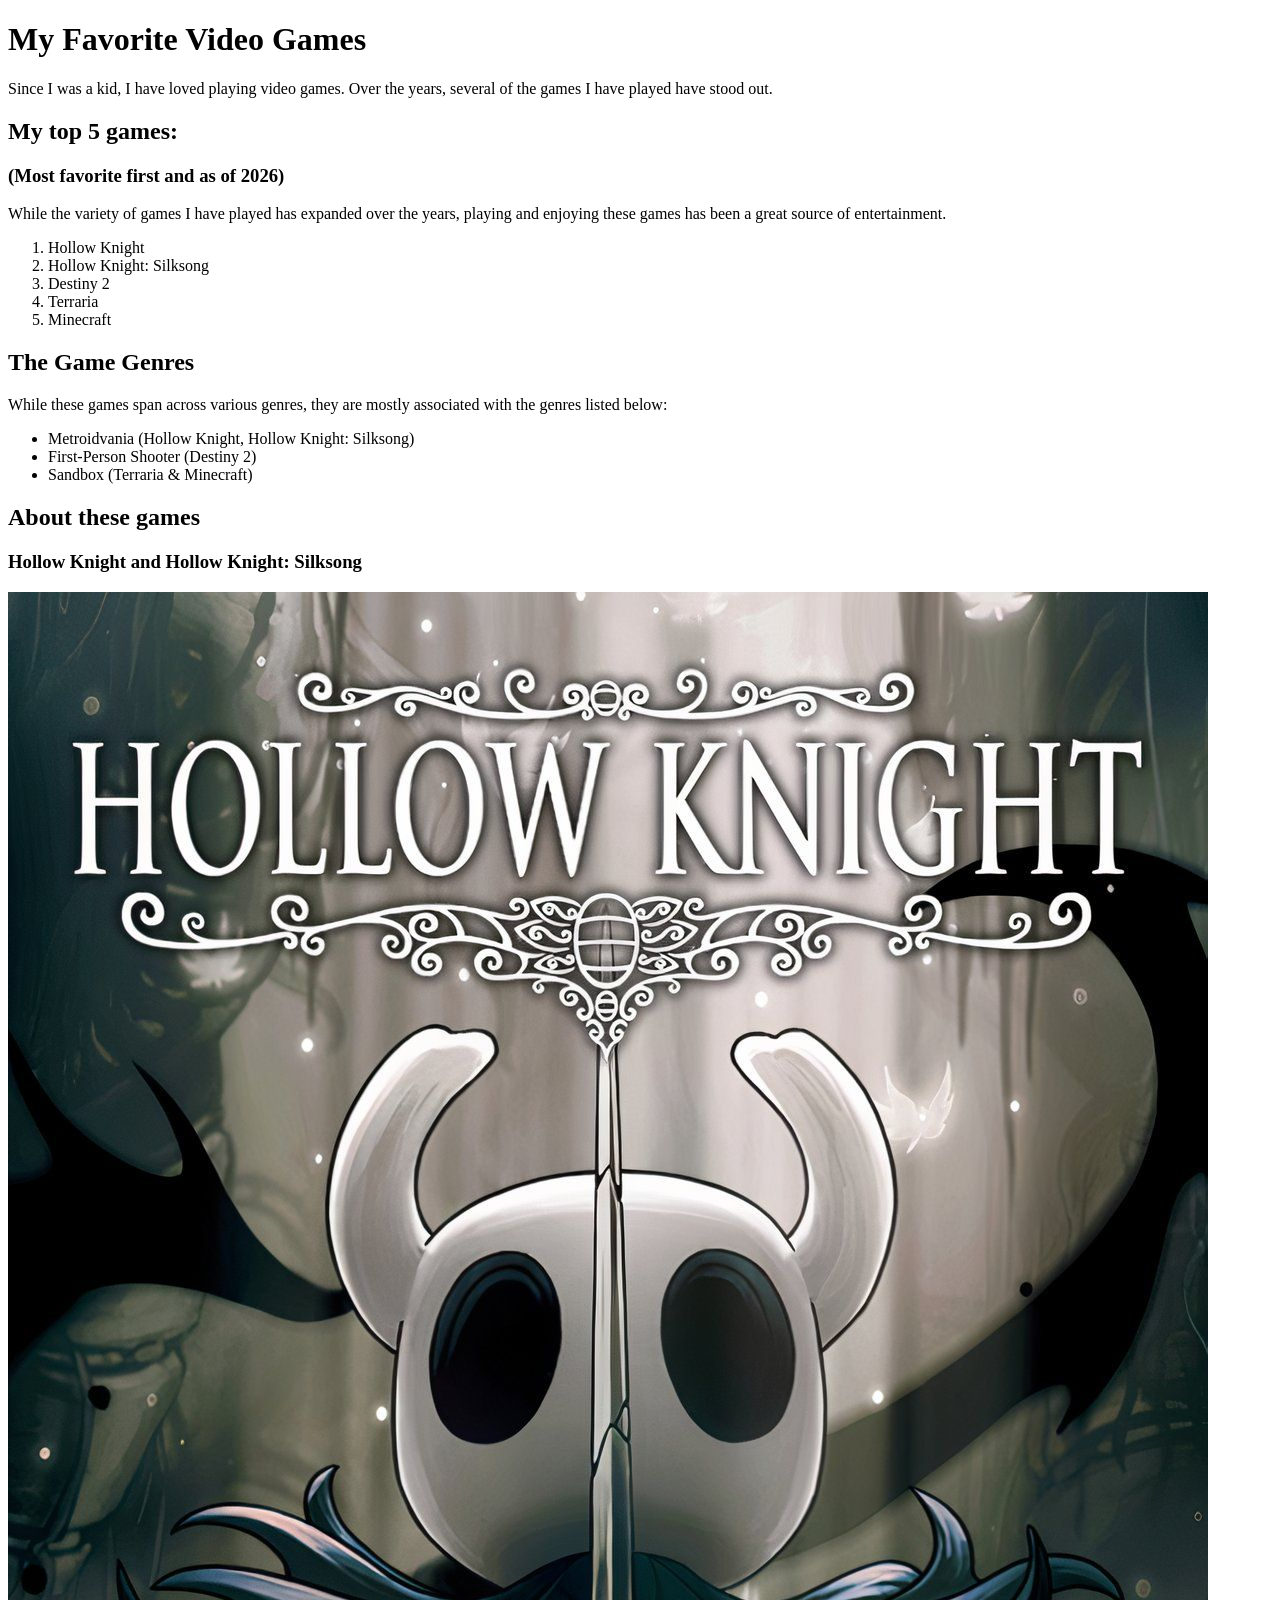
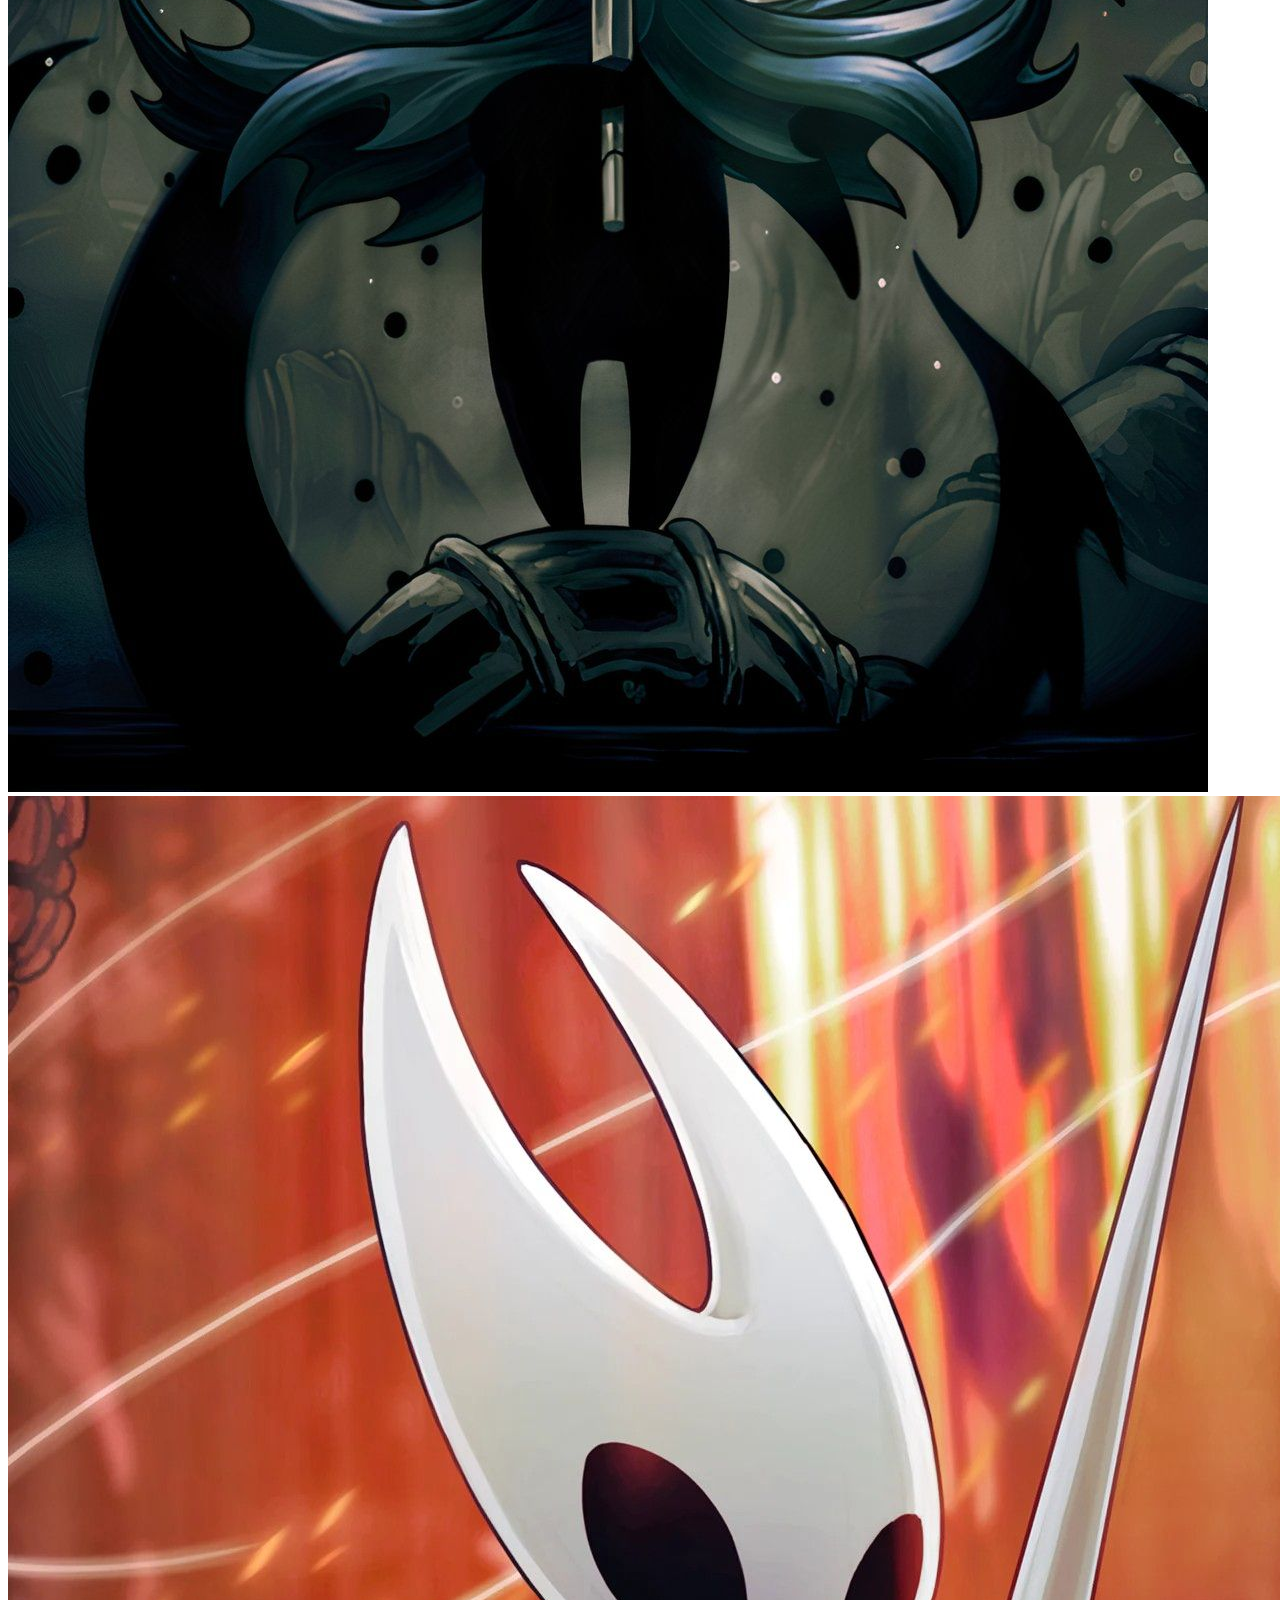
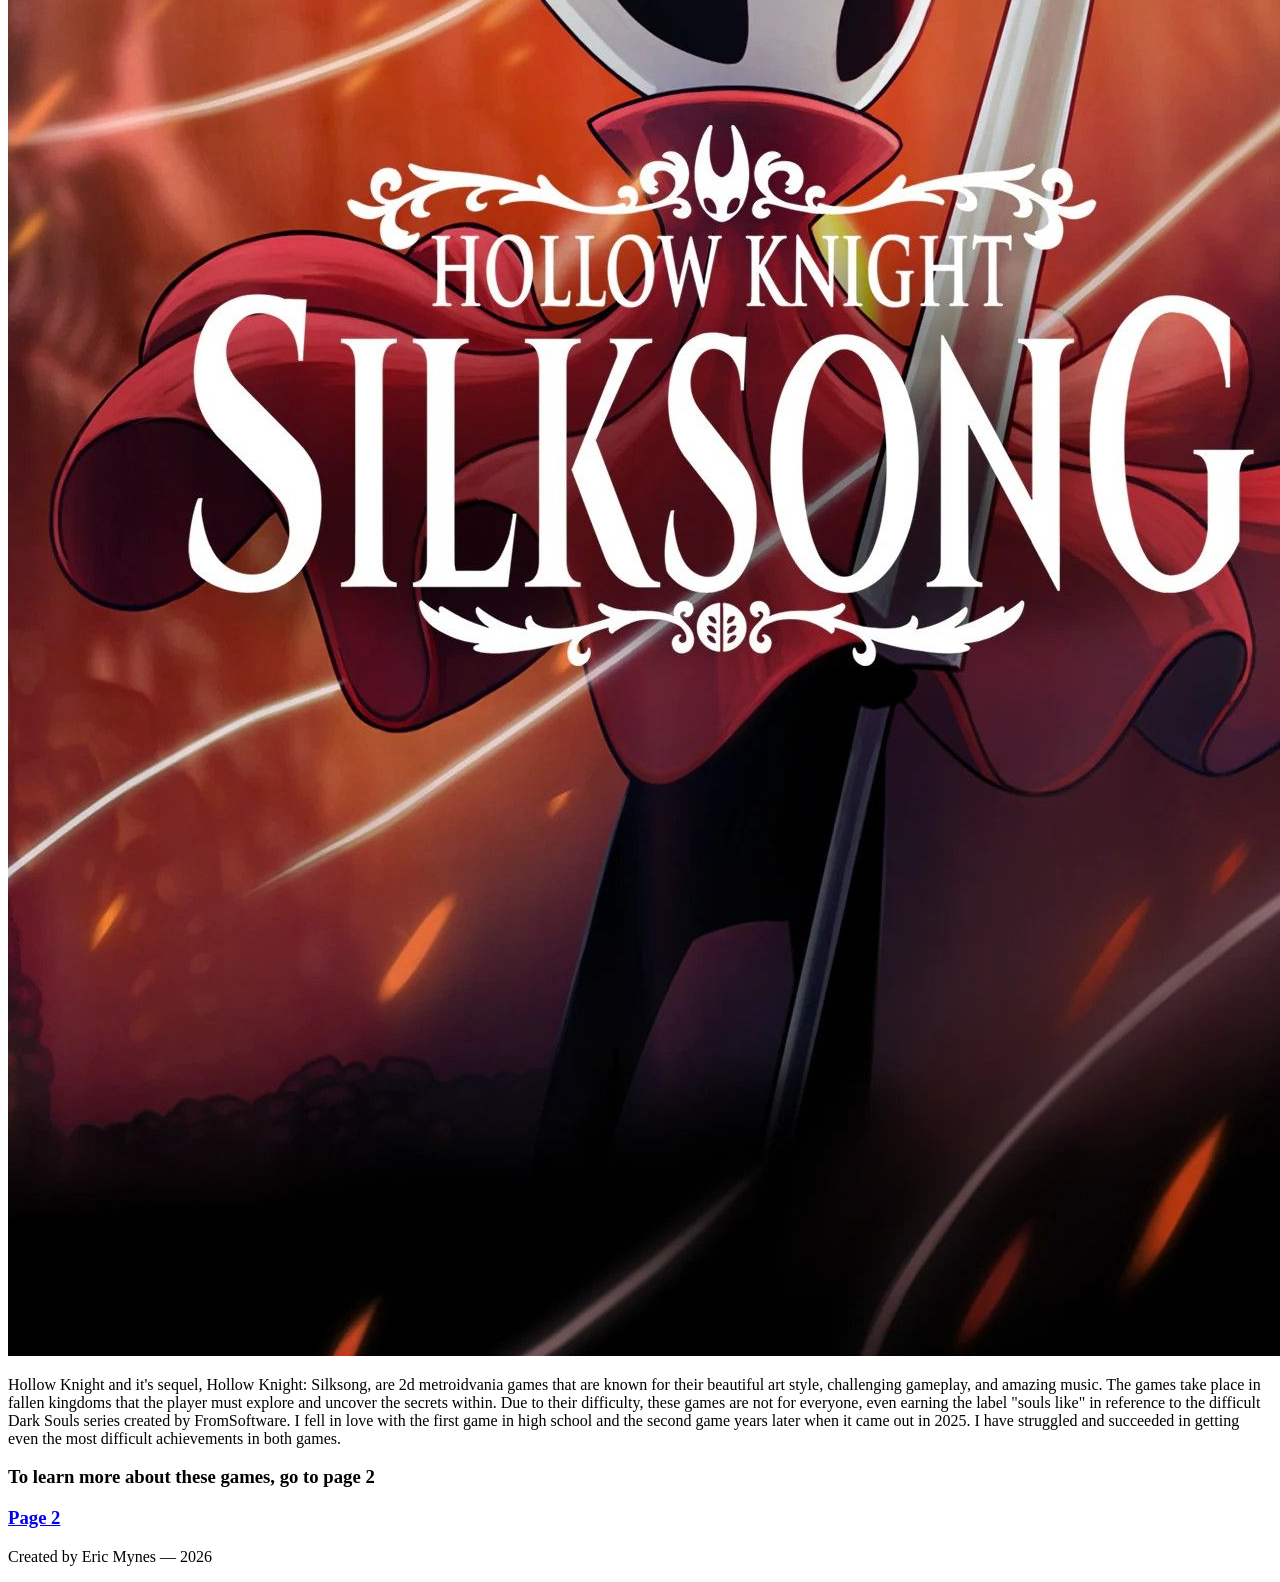
==== index.html @ b6fb93a3 "Added previous week's code" ====
<!DOCTYPE html>
<html lang="en">
  <head> <!-- this is the meta data-->
    <title>HTML Practice - Page 1 - Eric Mynes</title>
    <!-- link to the css file  -->
    <link rel="stylesheet" href="./css/style.css" />
  </head> 
  <body> <!-- this is where everything is displayed -->
    <header> 
        <h1>My Favorite Video Games</h1> <!-- this is the main heading -->
            <p> <!-- short description for the main heading -->
                Since I was a kid, I have loved playing video games. 
                Over the years, several of the games I have played have stood out.
            </p>
    </header>
    <main>
        <article>
            <section>
                <h2>My top 5 games:</h2> <!-- heading for the list of favorite games -->
                    <h3>(Most favorite first and as of 2026)</h3> <!-- description for the list -->
                        <p id="gameListDescription">While the variety of games I have played has expanded over the years, playing and enjoying these games has been a great source of entertainment.</p> <!-- short description for the list -->
                        <ol> <!-- the numbered list of favorite games -->
                            <li>Hollow Knight</li>
                            <li>Hollow Knight: Silksong</li>
                            <li>Destiny 2</li>
                            <li>Terraria</li>
                            <li>Minecraft</li>
                        </ol>
            </section>
            <section>
                <h2>The Game Genres</h2> <!-- Next heading for the genres the games are -->
                    <p id="gameGenreDescription">While these games span across various genres, they are mostly associated with the genres listed below:</p> <!-- short description for the list -->
                    <ul> <!-- bulleted list for the game genres -->
                        <li>Metroidvania (Hollow Knight, Hollow Knight: Silksong)</li>
                        <li>First-Person Shooter (Destiny 2)</li>
                        <li>Sandbox (Terraria & Minecraft)</li>
                    </ul>
            </section>
        </article>
        <article>
            <section>
                <h2>About these games</h2> <!-- Next header for the game descriptions -->
                    <h3 class="gameTitles">Hollow Knight and Hollow Knight: Silksong</h3> <!-- game titles -->
                        <!-- images for the games -->
                         <div class="hk_Images">
                            <img alt="An image of a Hollow Knight game poster" src="/images/hk1.jpg"/>
                            <img alt="An image of a Hollow Knight:Silksong game poster" src="/images/hk2.jpg"/>
                         </div>
                            <p> <!-- short description for the game -->
                                Hollow Knight and it's sequel, Hollow Knight: Silksong, are 2d metroidvania games that are known for their beautiful art style, challenging gameplay, and amazing music.
                                The games take place in fallen kingdoms that the player must explore and uncover the secrets within. Due to their difficulty, these games are not for everyone, even 
                                earning the label "souls like" in reference to the difficult Dark Souls series created by FromSoftware. I fell in love with the first game in high school and the
                                second game years later when it came out in 2025. I have struggled and succeeded in getting even the most difficult achievements in both games.
                            </p>
                </section>
        </article>
        <nav> <!-- navigation link to the second page -->
            <h3>To learn more about these games, go to page 2</h3>
            <h3><a href="page2.html">Page 2</a></h3>
        </nav>
    </main>
    <footer> <!-- footer for credit -->
        <p>Created by Eric Mynes &mdash; 2026</p>
    </footer>
  </body> 
</html>
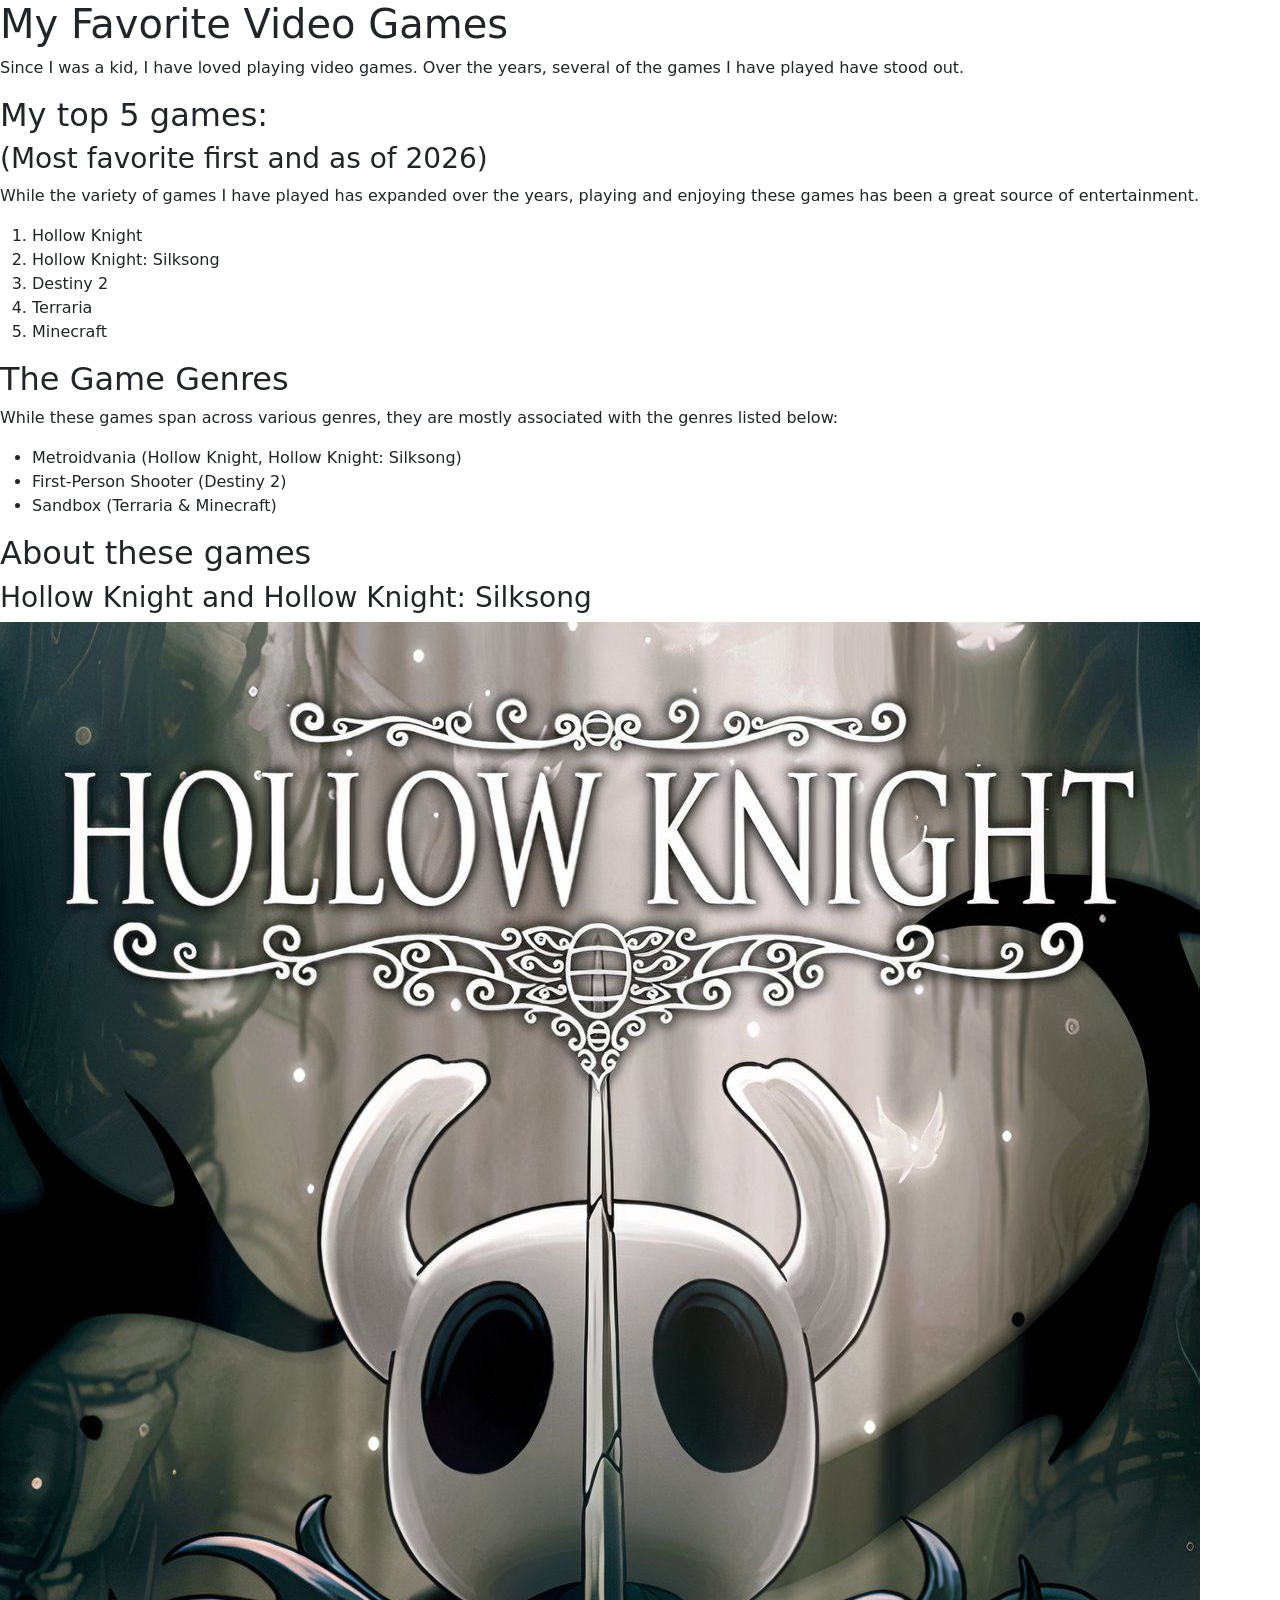
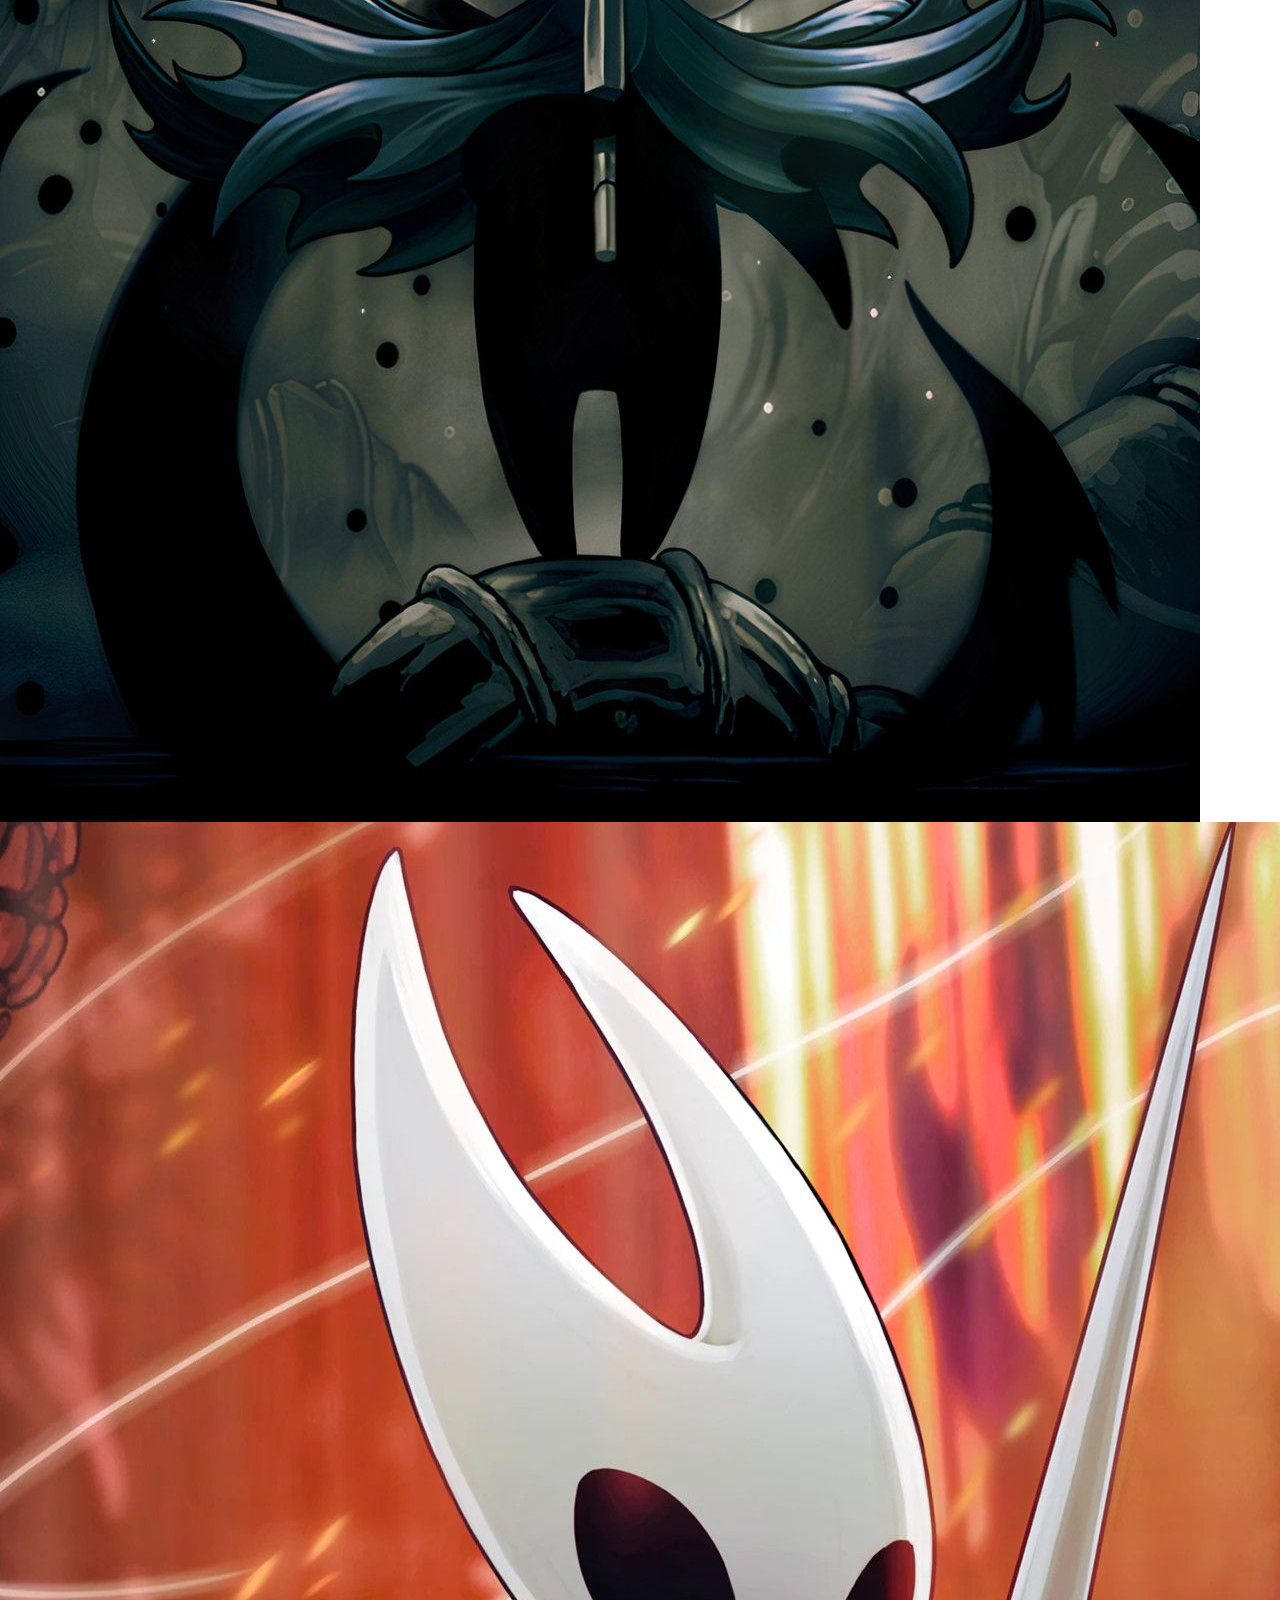
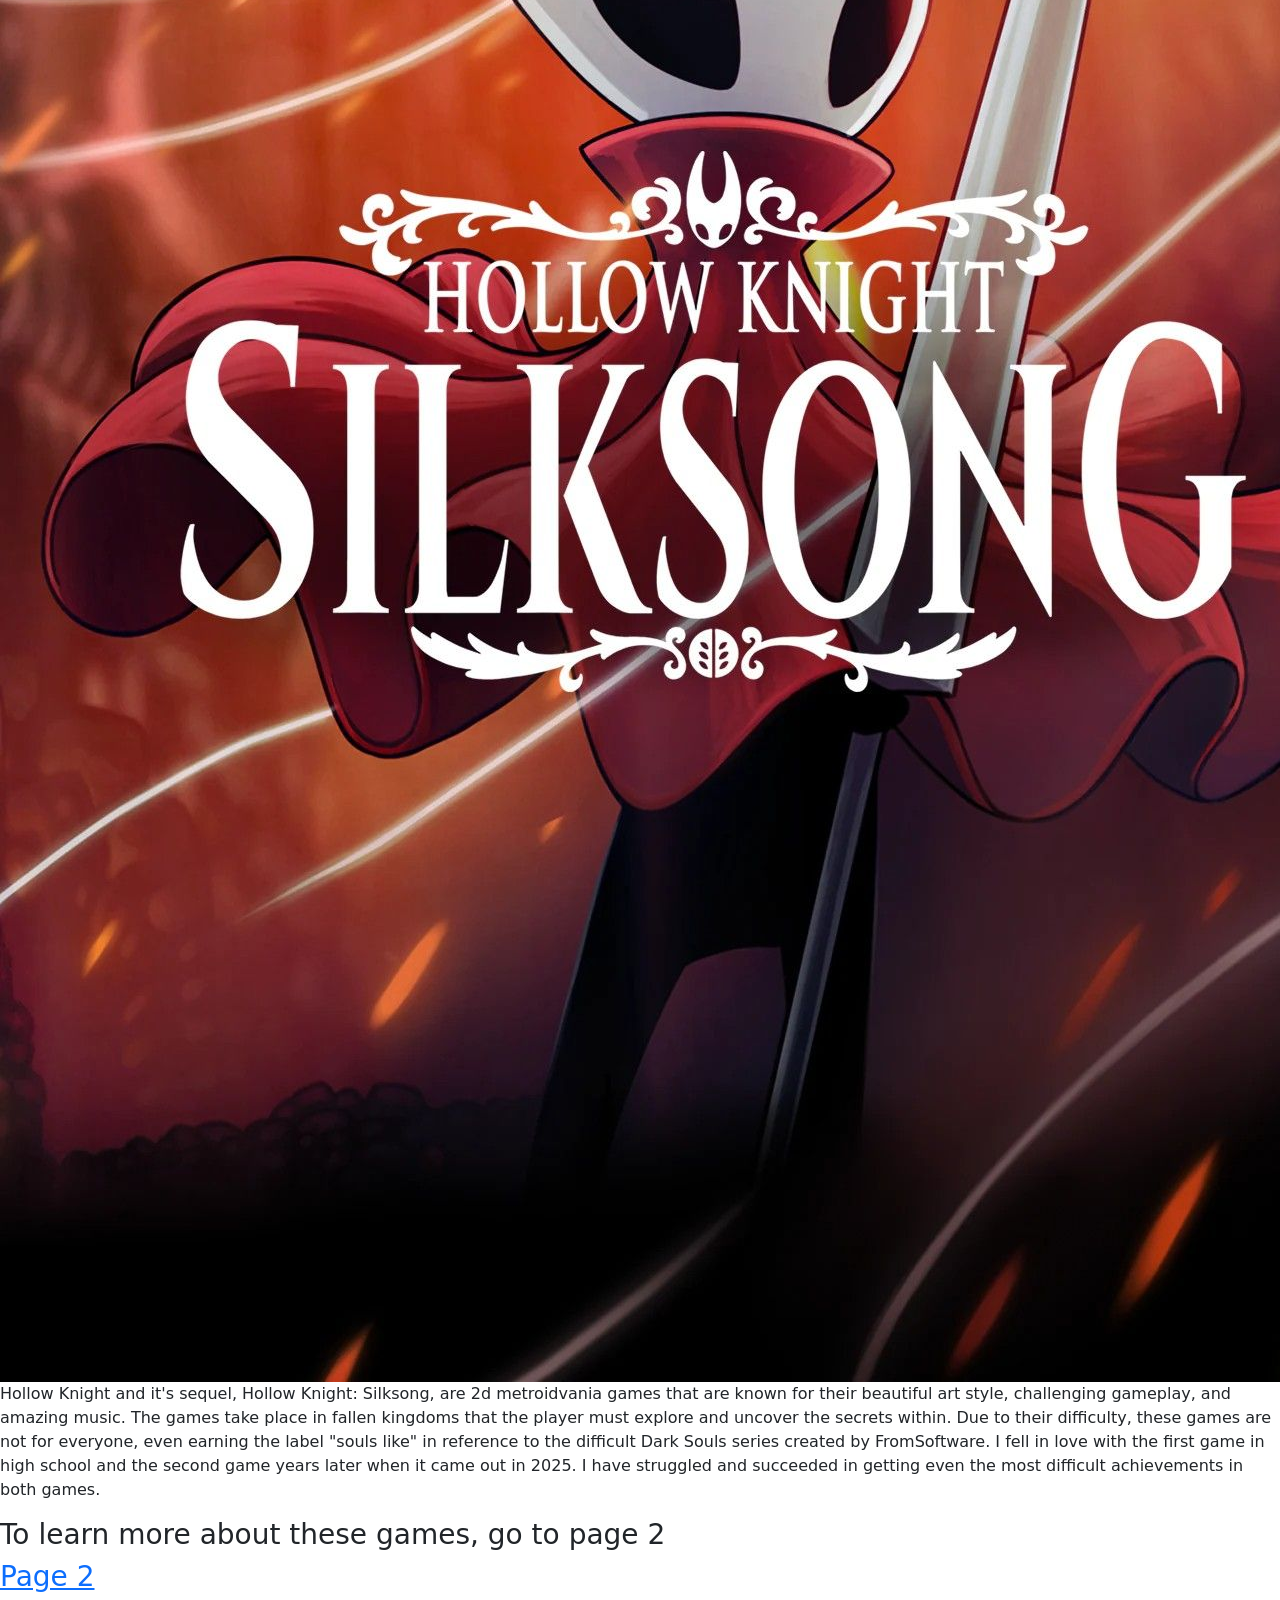
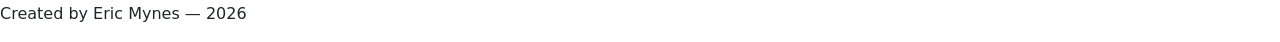
==== commit 23446fcd: "added bootstrap to the html files" ====
--- a/index.html
+++ b/index.html
@@ -2,6 +2,8 @@
 <html lang="en">
   <head> <!-- this is the meta data-->
     <title>HTML Practice - Page 1 - Eric Mynes</title>
+    <!-- Link to Bootstrap -->
+    <link href="https://cdn.jsdelivr.net/npm/bootstrap@5.3.3/dist/css/bootstrap.min.css" rel="stylesheet" integrity="sha384-QWTKZyjpPEjISv5WaRU9OFeRpok6YctnYmDr5pNlyT2bRjXh0JMhjY6hW+ALEwIH" crossorigin="anonymous">
     <!-- link to the css file  -->
     <link rel="stylesheet" href="./css/style.css" />
   </head> 
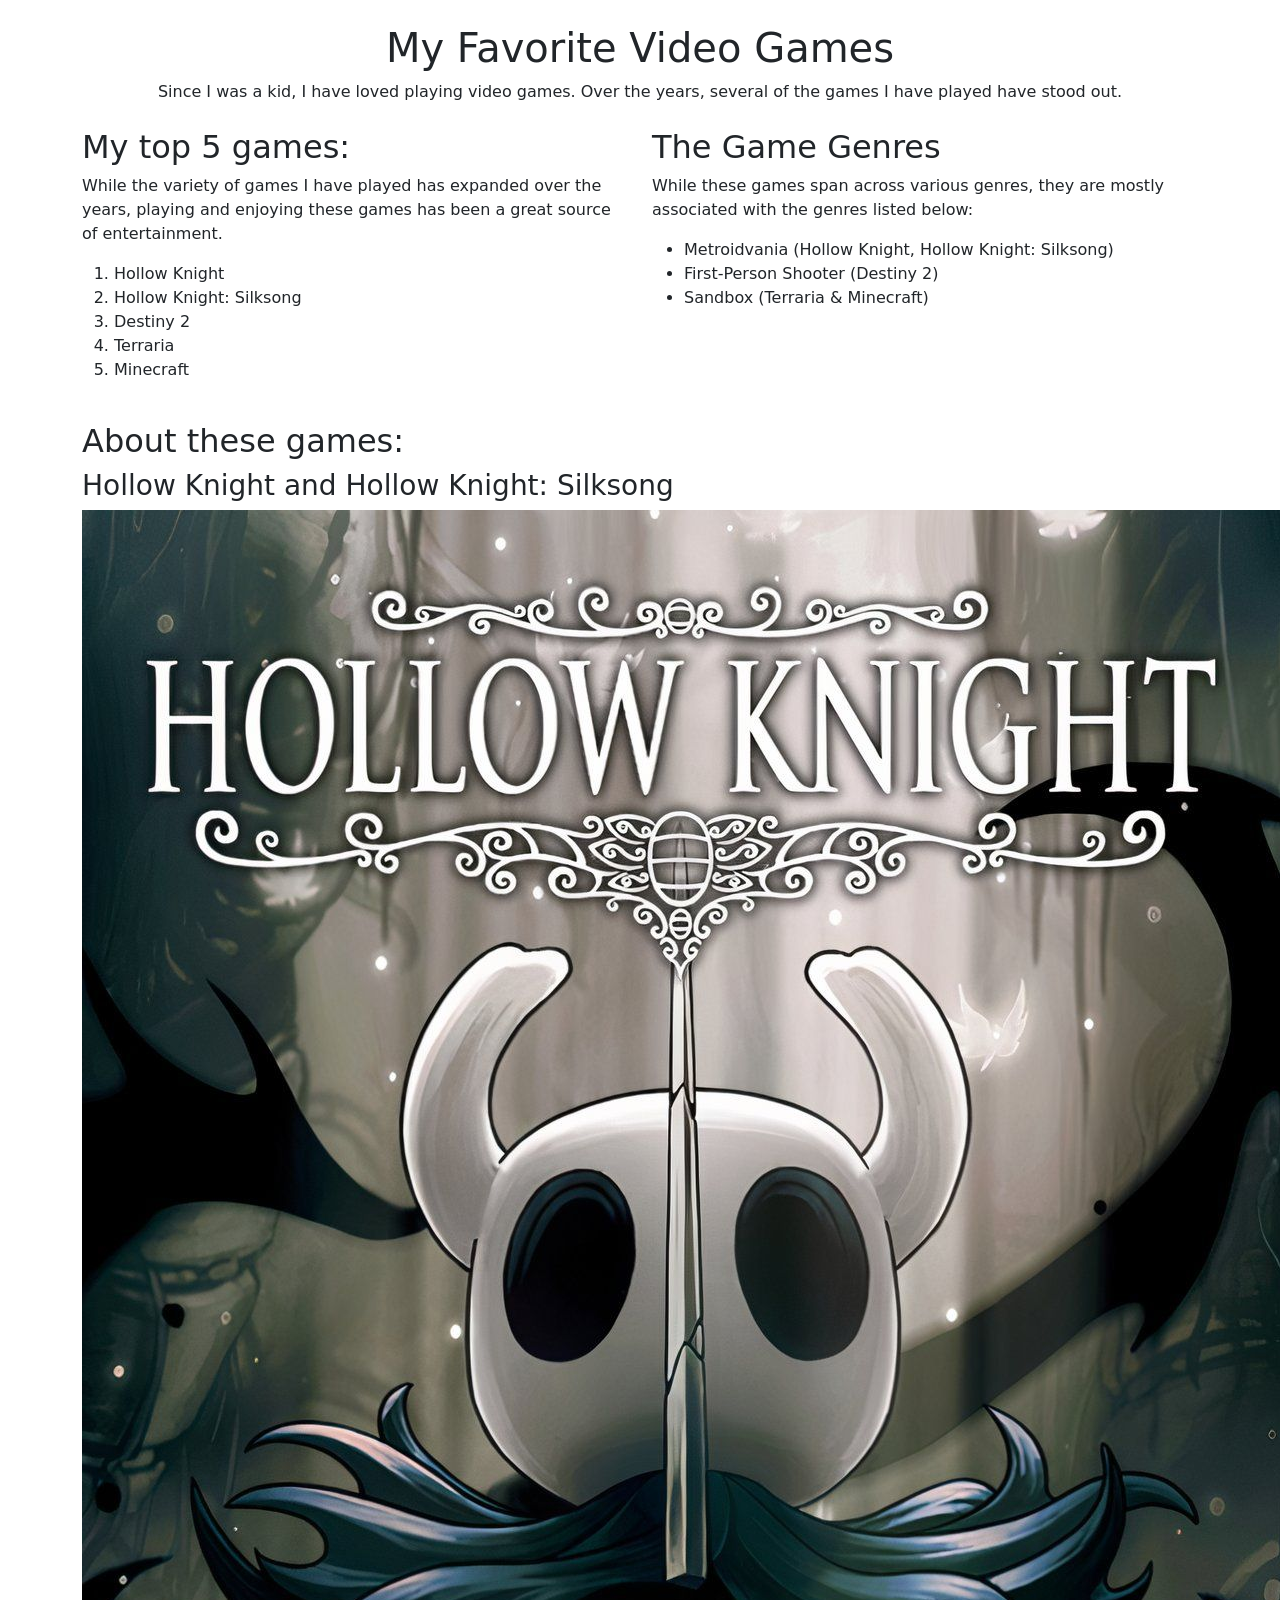
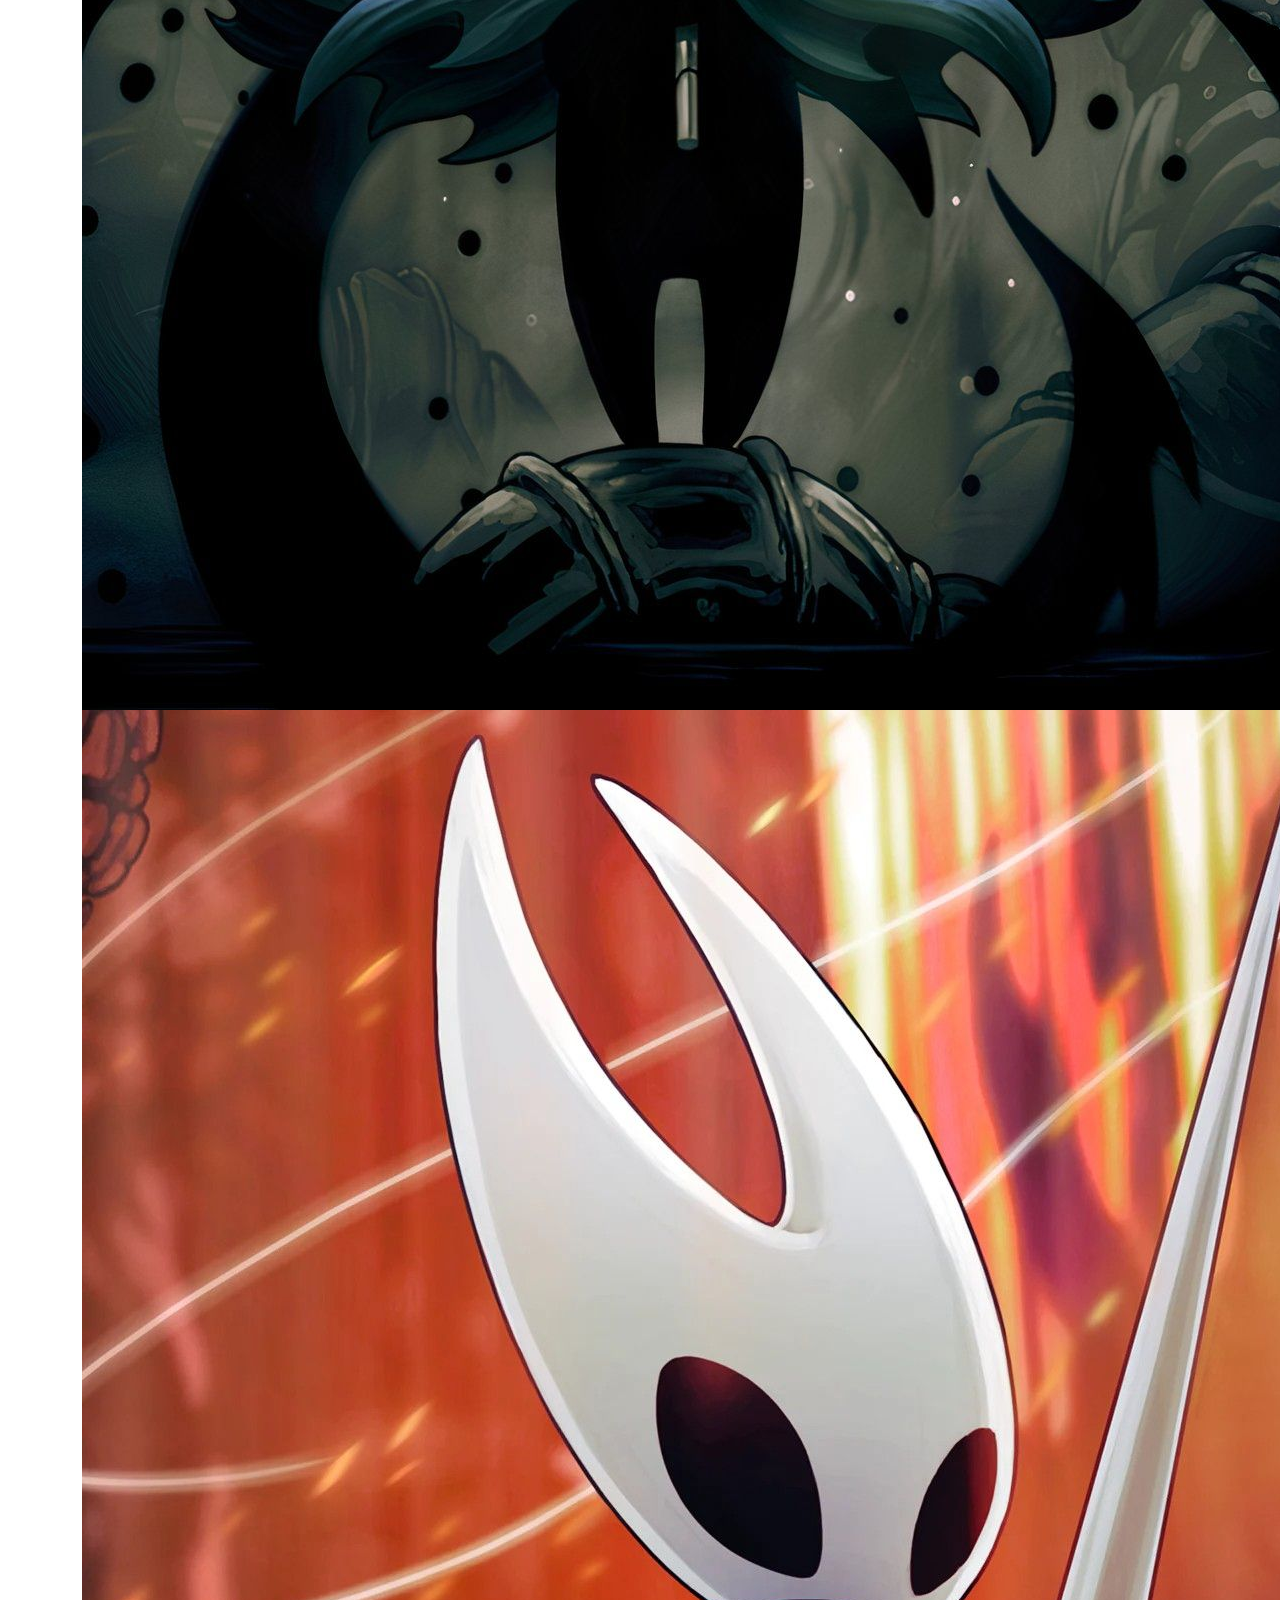
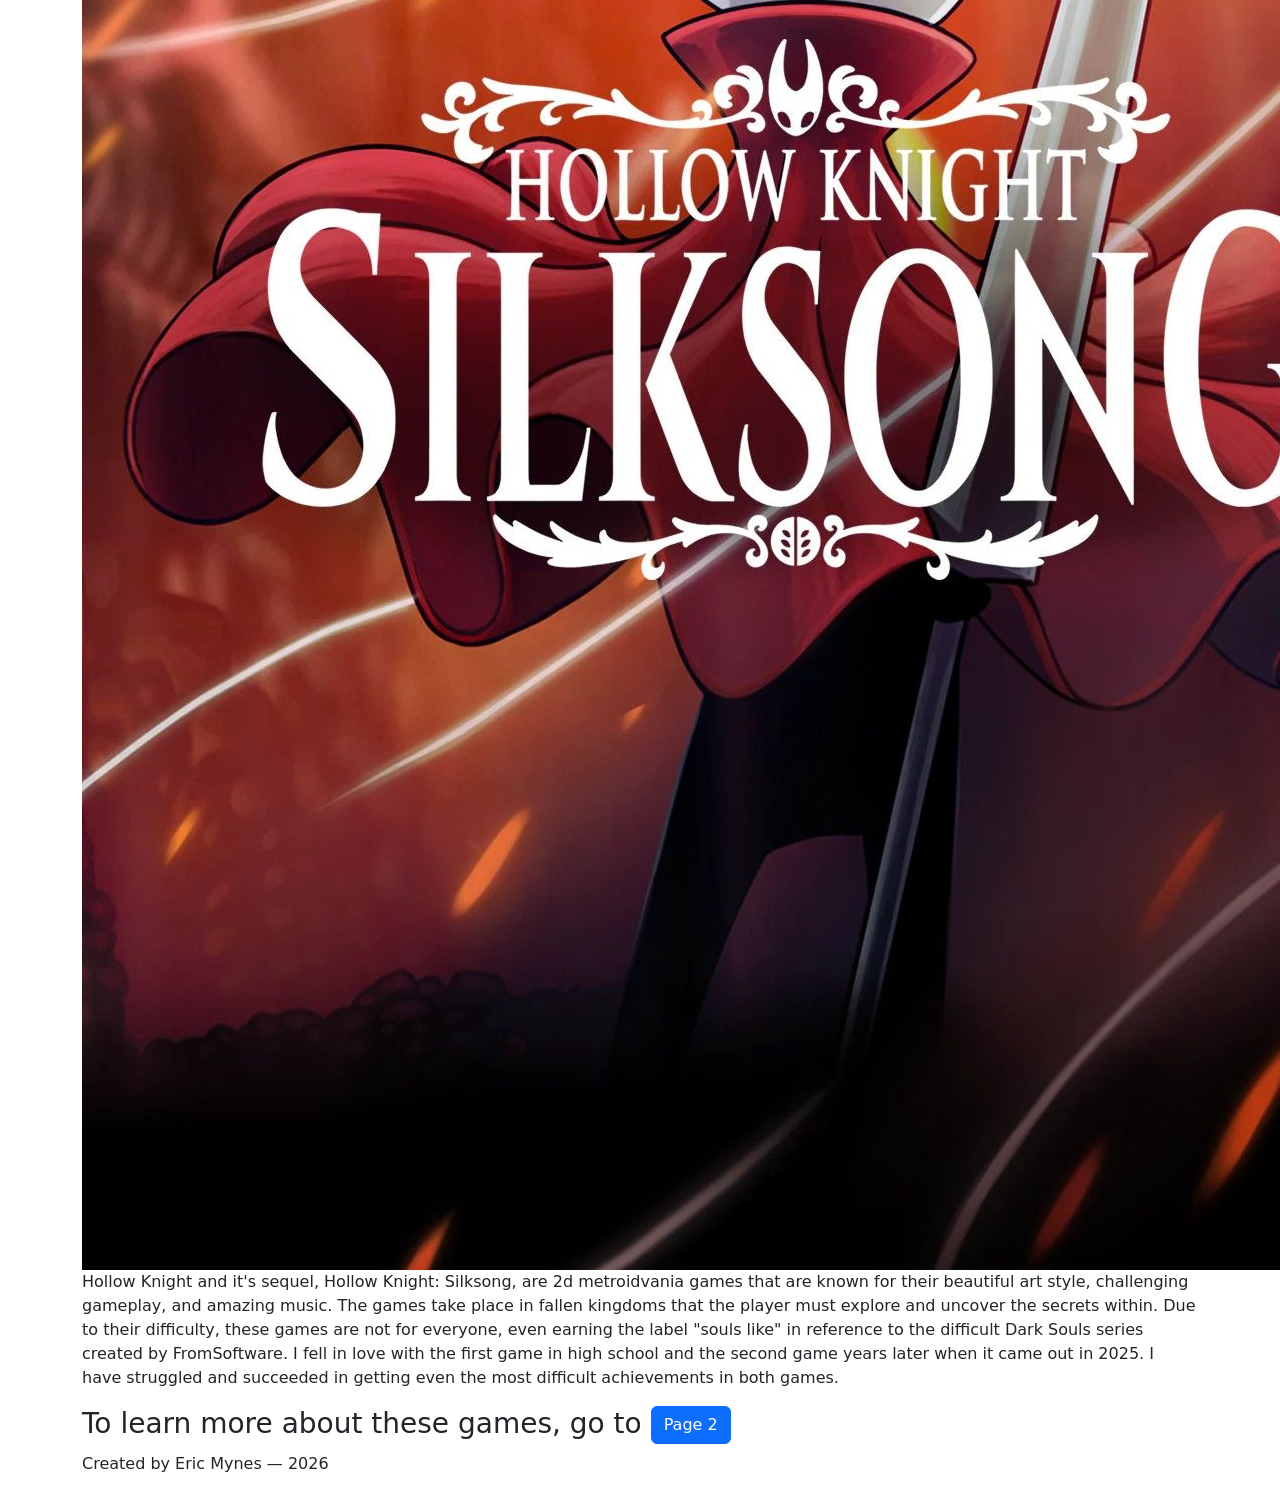
==== commit 70628d6c: "Add Bootstrap styling" ====
--- a/index.html
+++ b/index.html
@@ -8,61 +8,63 @@
     <link rel="stylesheet" href="./css/style.css" />
   </head> 
   <body> <!-- this is where everything is displayed -->
-    <header> 
+    <div class="container mt-4">
+        <header class="text-center mb-4"> 
         <h1>My Favorite Video Games</h1> <!-- this is the main heading -->
             <p> <!-- short description for the main heading -->
                 Since I was a kid, I have loved playing video games. 
                 Over the years, several of the games I have played have stood out.
             </p>
-    </header>
-    <main>
-        <article>
-            <section>
-                <h2>My top 5 games:</h2> <!-- heading for the list of favorite games -->
-                    <h3>(Most favorite first and as of 2026)</h3> <!-- description for the list -->
-                        <p id="gameListDescription">While the variety of games I have played has expanded over the years, playing and enjoying these games has been a great source of entertainment.</p> <!-- short description for the list -->
-                        <ol> <!-- the numbered list of favorite games -->
-                            <li>Hollow Knight</li>
-                            <li>Hollow Knight: Silksong</li>
-                            <li>Destiny 2</li>
-                            <li>Terraria</li>
-                            <li>Minecraft</li>
-                        </ol>
-            </section>
-            <section>
-                <h2>The Game Genres</h2> <!-- Next heading for the genres the games are -->
-                    <p id="gameGenreDescription">While these games span across various genres, they are mostly associated with the genres listed below:</p> <!-- short description for the list -->
-                    <ul> <!-- bulleted list for the game genres -->
-                        <li>Metroidvania (Hollow Knight, Hollow Knight: Silksong)</li>
-                        <li>First-Person Shooter (Destiny 2)</li>
-                        <li>Sandbox (Terraria & Minecraft)</li>
-                    </ul>
-            </section>
-        </article>
-        <article>
-            <section>
-                <h2>About these games</h2> <!-- Next header for the game descriptions -->
-                    <h3 class="gameTitles">Hollow Knight and Hollow Knight: Silksong</h3> <!-- game titles -->
-                        <!-- images for the games -->
-                         <div class="hk_Images">
-                            <img alt="An image of a Hollow Knight game poster" src="/images/hk1.jpg"/>
-                            <img alt="An image of a Hollow Knight:Silksong game poster" src="/images/hk2.jpg"/>
-                         </div>
-                            <p> <!-- short description for the game -->
-                                Hollow Knight and it's sequel, Hollow Knight: Silksong, are 2d metroidvania games that are known for their beautiful art style, challenging gameplay, and amazing music.
-                                The games take place in fallen kingdoms that the player must explore and uncover the secrets within. Due to their difficulty, these games are not for everyone, even 
-                                earning the label "souls like" in reference to the difficult Dark Souls series created by FromSoftware. I fell in love with the first game in high school and the
-                                second game years later when it came out in 2025. I have struggled and succeeded in getting even the most difficult achievements in both games.
-                            </p>
-                </section>
-        </article>
-        <nav> <!-- navigation link to the second page -->
-            <h3>To learn more about these games, go to page 2</h3>
-            <h3><a href="page2.html">Page 2</a></h3>
-        </nav>
-    </main>
-    <footer> <!-- footer for credit -->
-        <p>Created by Eric Mynes &mdash; 2026</p>
-    </footer>
+        </header>
+        <main>
+            <article>
+                <div class="row">
+                    <section class="col-md-6 mb-4">
+                        <h2>My top 5 games:</h2> <!-- heading for the list of favorite games -->
+                            <p id="gameListDescription">While the variety of games I have played has expanded over the years, playing and enjoying these games has been a great source of entertainment.</p> <!-- short description for the list -->
+                            <ol> <!-- the numbered list of favorite games -->
+                                <li>Hollow Knight</li>
+                                <li>Hollow Knight: Silksong</li>
+                                <li>Destiny 2</li>
+                                <li>Terraria</li>
+                                <li>Minecraft</li>
+                            </ol>
+                    </section>
+                    <section class="col-md-6 mb-4">
+                        <h2>The Game Genres</h2> <!-- Next heading for the genres the games are -->
+                            <p id="gameGenreDescription">While these games span across various genres, they are mostly associated with the genres listed below:</p> <!-- short description for the list -->
+                            <ul> <!-- bulleted list for the game genres -->
+                                <li>Metroidvania (Hollow Knight, Hollow Knight: Silksong)</li>
+                                <li>First-Person Shooter (Destiny 2)</li>
+                                <li>Sandbox (Terraria & Minecraft)</li>
+                            </ul>
+                    </section>
+                </div>
+            </article>
+            <article>
+                <section>
+                    <h2>About these games:</h2> <!-- Next header for the game descriptions -->
+                        <h3 class="gameTitles">Hollow Knight and Hollow Knight: Silksong</h3> <!-- game titles -->
+                            <!-- images for the games -->
+                            <div class="hk_Images">
+                                <img alt="An image of a Hollow Knight game poster" src="/images/hk1.jpg"/>
+                                <img alt="An image of a Hollow Knight:Silksong game poster" src="/images/hk2.jpg"/>
+                            </div>
+                                <p> <!-- short description for the game -->
+                                    Hollow Knight and it's sequel, Hollow Knight: Silksong, are 2d metroidvania games that are known for their beautiful art style, challenging gameplay, and amazing music.
+                                    The games take place in fallen kingdoms that the player must explore and uncover the secrets within. Due to their difficulty, these games are not for everyone, even 
+                                    earning the label "souls like" in reference to the difficult Dark Souls series created by FromSoftware. I fell in love with the first game in high school and the
+                                    second game years later when it came out in 2025. I have struggled and succeeded in getting even the most difficult achievements in both games.
+                                </p>
+                    </section>
+            </article>
+            <nav> <!-- navigation link to the second page -->
+                <h3>To learn more about these games, go to <a href="page2.html" class="btn btn-primary">Page 2</a></h3>
+            </nav>
+        </main>
+        <footer> <!-- footer for credit -->
+            <p>Created by Eric Mynes &mdash; 2026</p>
+        </footer>
+    </div>
   </body> 
 </html>
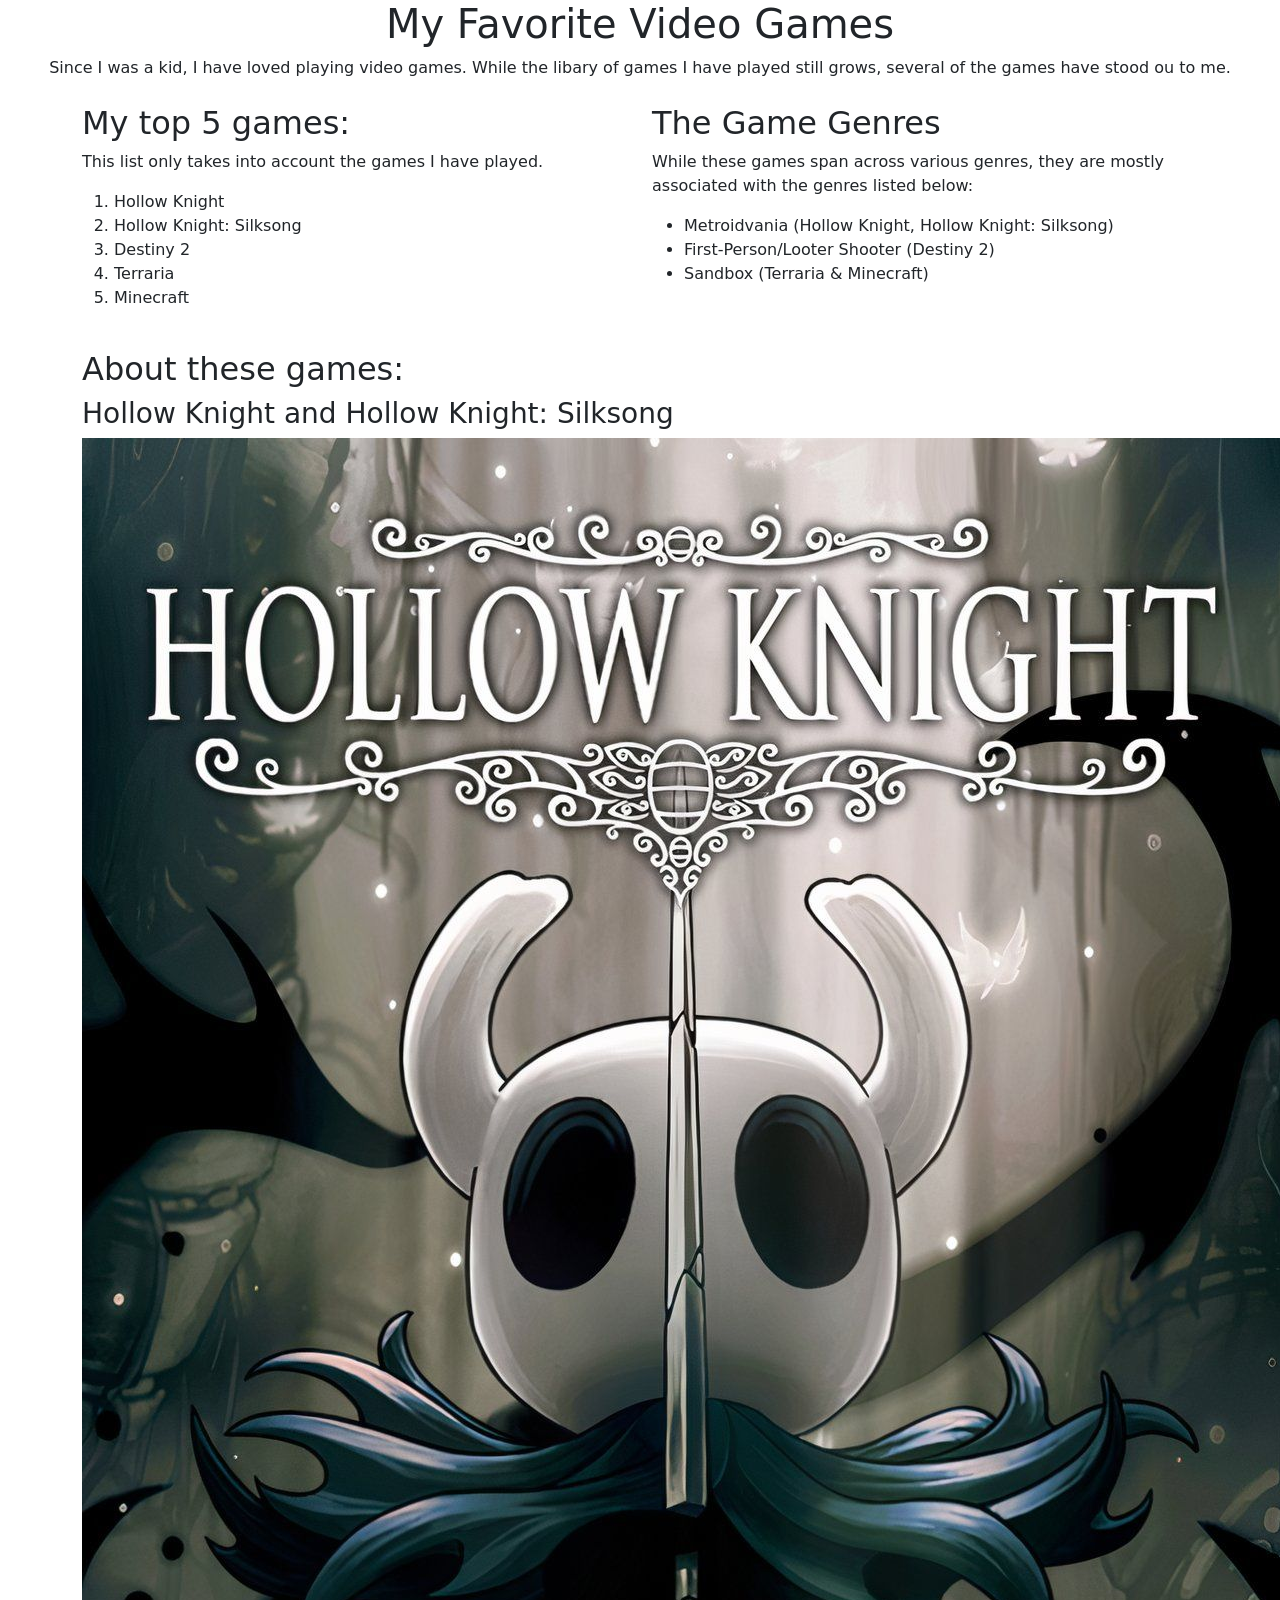
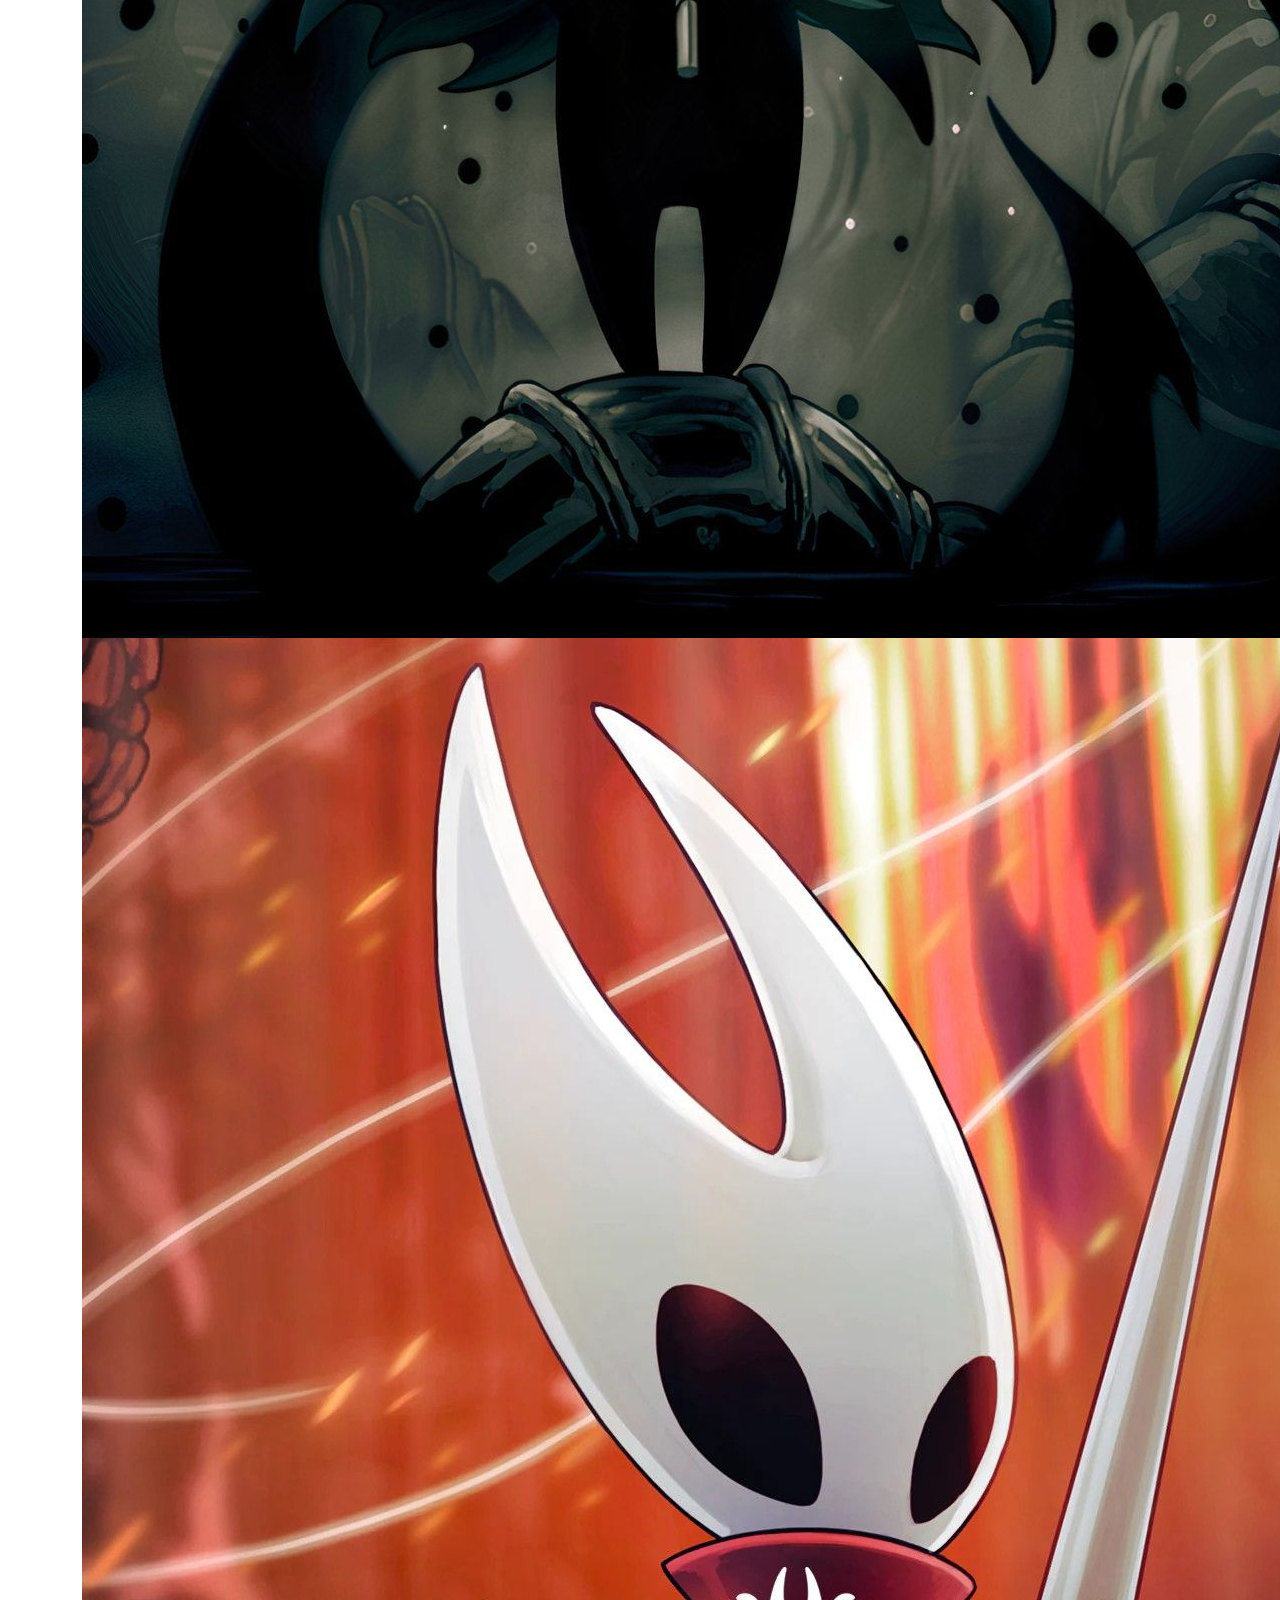
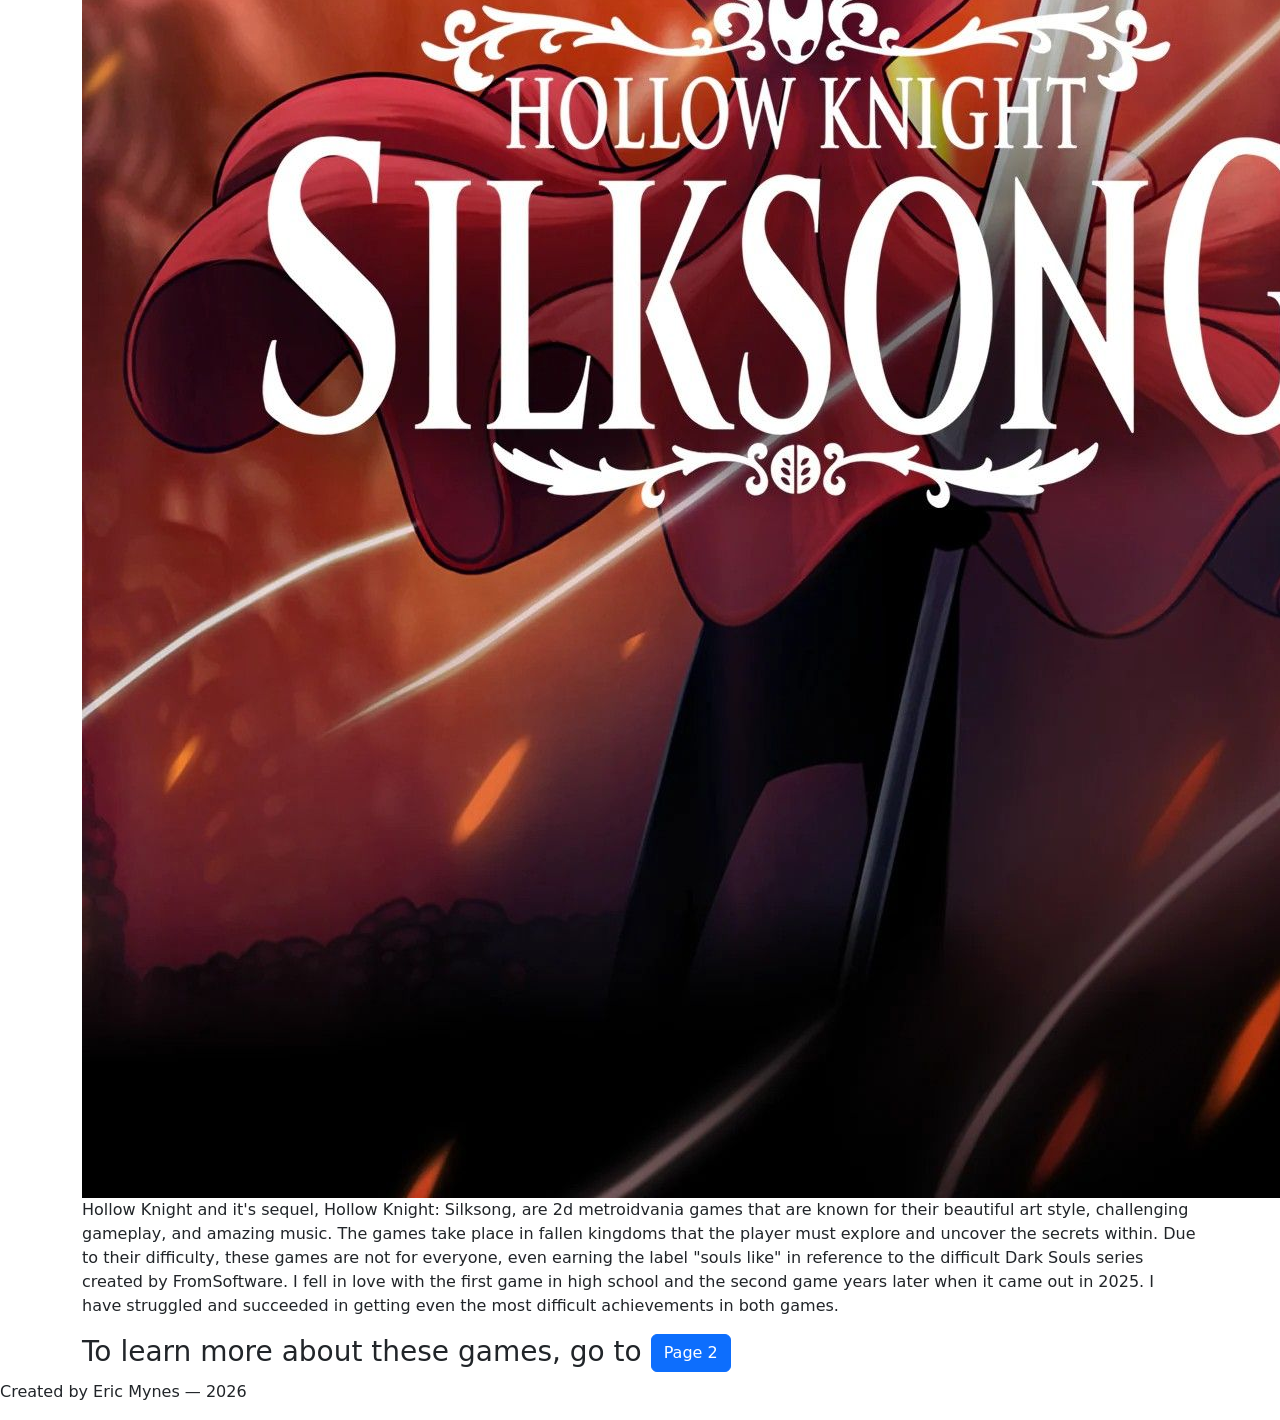
==== commit 2af6a427: "Final polish before deployment" ====
--- a/index.html
+++ b/index.html
@@ -8,20 +8,22 @@
     <link rel="stylesheet" href="./css/style.css" />
   </head> 
   <body> <!-- this is where everything is displayed -->
-    <div class="container mt-4">
-        <header class="text-center mb-4"> 
+    <header class="text-center mb-4"> 
         <h1>My Favorite Video Games</h1> <!-- this is the main heading -->
             <p> <!-- short description for the main heading -->
-                Since I was a kid, I have loved playing video games. 
-                Over the years, several of the games I have played have stood out.
+                Since I was a kid, I have loved playing video games. While the libary of games I 
+                have played still grows, several of the games have stood ou to me.
             </p>
-        </header>
+    </header>
+    <div class="container mt-4">
         <main>
             <article>
                 <div class="row">
                     <section class="col-md-6 mb-4">
                         <h2>My top 5 games:</h2> <!-- heading for the list of favorite games -->
-                            <p id="gameListDescription">While the variety of games I have played has expanded over the years, playing and enjoying these games has been a great source of entertainment.</p> <!-- short description for the list -->
+                            <p id="gameListDescription">
+                                This list only takes into account the games I have played.
+                            </p> <!-- short description for the list -->
                             <ol> <!-- the numbered list of favorite games -->
                                 <li>Hollow Knight</li>
                                 <li>Hollow Knight: Silksong</li>
@@ -32,10 +34,13 @@
                     </section>
                     <section class="col-md-6 mb-4">
                         <h2>The Game Genres</h2> <!-- Next heading for the genres the games are -->
-                            <p id="gameGenreDescription">While these games span across various genres, they are mostly associated with the genres listed below:</p> <!-- short description for the list -->
+                            <p id="gameGenreDescription">
+                                While these games span across various genres, they
+                                are mostly associated with the genres listed below:
+                            </p> <!-- short description for the list -->
                             <ul> <!-- bulleted list for the game genres -->
                                 <li>Metroidvania (Hollow Knight, Hollow Knight: Silksong)</li>
-                                <li>First-Person Shooter (Destiny 2)</li>
+                                <li>First-Person/Looter Shooter (Destiny 2)</li>
                                 <li>Sandbox (Terraria & Minecraft)</li>
                             </ul>
                     </section>
@@ -62,9 +67,9 @@
                 <h3>To learn more about these games, go to <a href="page2.html" class="btn btn-primary">Page 2</a></h3>
             </nav>
         </main>
-        <footer> <!-- footer for credit -->
+    </div>
+    <footer> <!-- footer for credit -->
             <p>Created by Eric Mynes &mdash; 2026</p>
         </footer>
-    </div>
   </body> 
 </html>
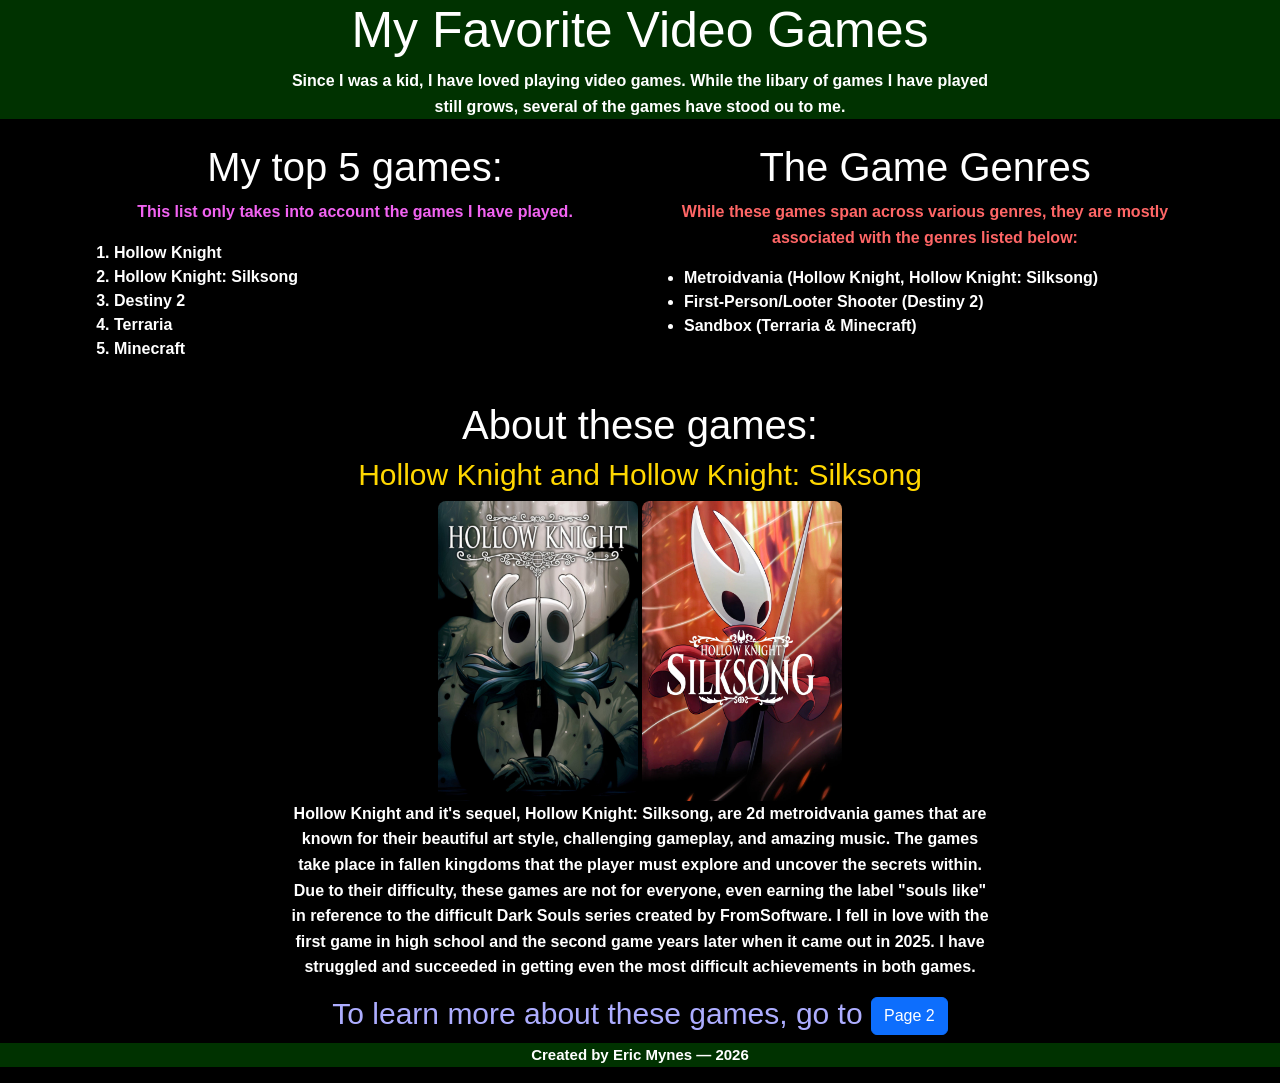
==== commit 2852fb74: "changed the css folder file path for git pages" ====
--- a/index.html
+++ b/index.html
@@ -5,7 +5,7 @@
     <!-- Link to Bootstrap -->
     <link href="https://cdn.jsdelivr.net/npm/bootstrap@5.3.3/dist/css/bootstrap.min.css" rel="stylesheet" integrity="sha384-QWTKZyjpPEjISv5WaRU9OFeRpok6YctnYmDr5pNlyT2bRjXh0JMhjY6hW+ALEwIH" crossorigin="anonymous">
     <!-- link to the css file  -->
-    <link rel="stylesheet" href="./css/style.css" />
+    <link rel="stylesheet" href="./CSS/style.css" />
   </head> 
   <body> <!-- this is where everything is displayed -->
     <header class="text-center mb-4"> 
--- a/CSS/style.css
+++ b/CSS/style.css
@@ -0,0 +1,121 @@
+/* to make the header a notable color and centered */
+header, footer {
+    background-color: rgb(0, 50, 0);
+}
+
+/* to make the h1 headers a bit bigger and centered */
+h1 {
+    font-size: 50px;
+    text-align: center;
+}
+
+/* to make the h2 headers a bit smaller and centered */
+h2 {
+    font-size: 40px;
+    text-align: center;
+}
+
+/* to make the h3 headers a bit smaller and centered */
+h3 {
+    font-size: 30px;
+    text-align: center;
+}
+
+/* to make the paragraphs a bit smaller and centered (added to remove bad <br> when screen is small)*/
+p {
+  max-width: 700px;
+  margin-left: auto;
+  margin-right: auto;
+  line-height: 1.6;
+  text-align: center;
+}
+
+/* to make the background black and the most text white */
+body {
+    background-color: #000000;
+    color:white
+}
+
+/* to make the change the page text */
+* {
+    font-family: sans-serif;
+    font-weight: bold;
+}
+
+/* to make the images have rounded corners and be centered */
+img {
+    border-radius: 8px;
+    display: block;
+    margin-left: auto;
+    margin-right: auto;
+}
+
+/* to make the navigation link text a notable color */
+nav{
+    color:rgb(173, 173, 255);
+}
+
+/* footer class to make the font size smaller */
+footer{
+    font-size: 15px;
+}
+
+/* Hollow Knight Images class*/
+.hk_Images {
+  display: flex;                /* used flex to make the images show in a row when centered */
+  justify-content: center;
+  gap: 4px;
+}
+.hk_Images img {
+  border-radius: 8px;
+  width: 200px;
+  height: auto;
+  margin: 0;
+}
+
+/* the game titles class */
+.gameTitles {
+    color:gold
+}
+
+/* id for the game list description to make it pink */
+#gameListDescription {
+    color: rgb(242, 99, 242);
+}
+
+/* id for the game genre list description to make it red */
+#gameGenreDescription {
+    color: rgb(255, 102, 102);
+}
+
+
+/* media query for smaller screens to make the font size smaller */
+@media (max-width: 1000px) {
+  h1 {
+    font-size: 32px;
+  }
+
+  h2 {
+    font-size: 26px;
+  }
+
+  h3 {
+    font-size: 20px;
+  }
+
+  body {
+    font-size: 16px;
+    padding: 0 12px;
+  }
+
+  /* stack the Hollow Knight images instead of forcing them side by side */
+  .hk_Images {
+    flex-direction: column;
+    gap: 12px;
+  }
+
+  .hk_Images img {
+    width: 80%;
+    max-width: 280px;
+  }
+}
